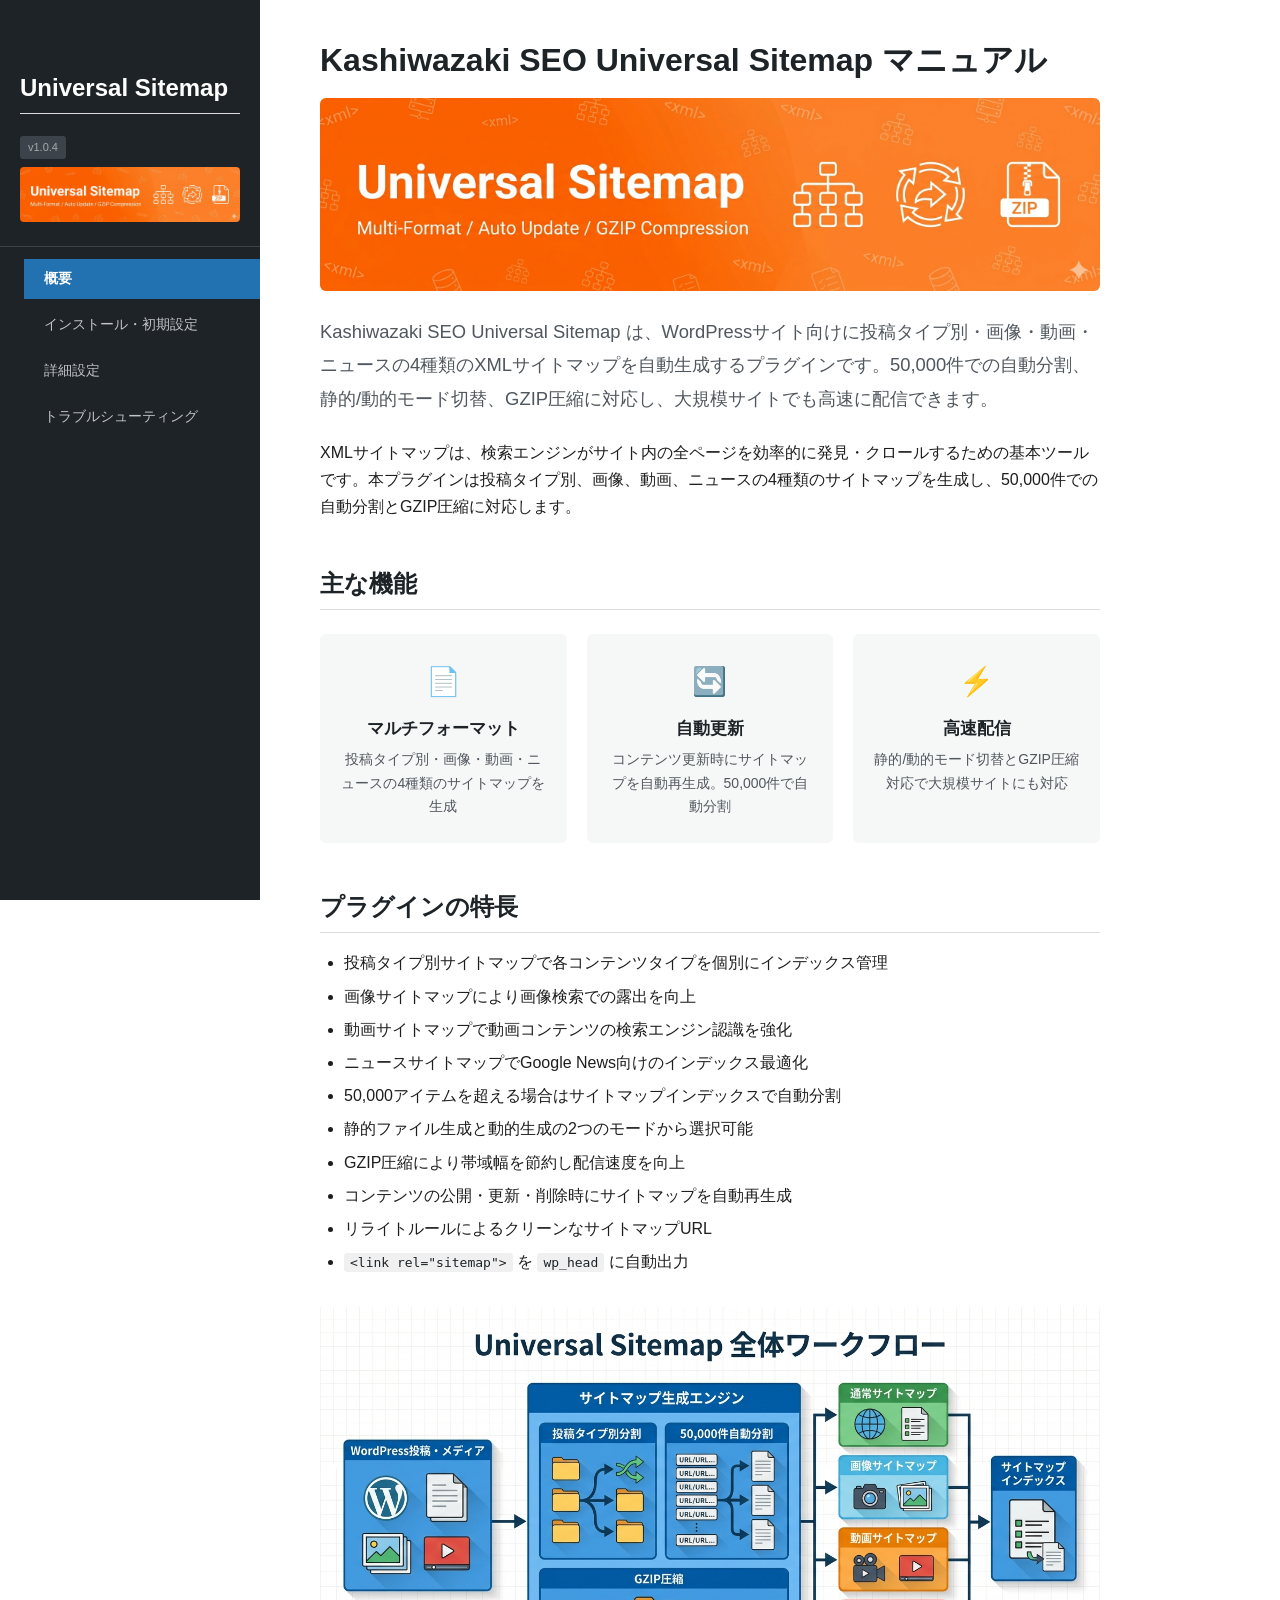
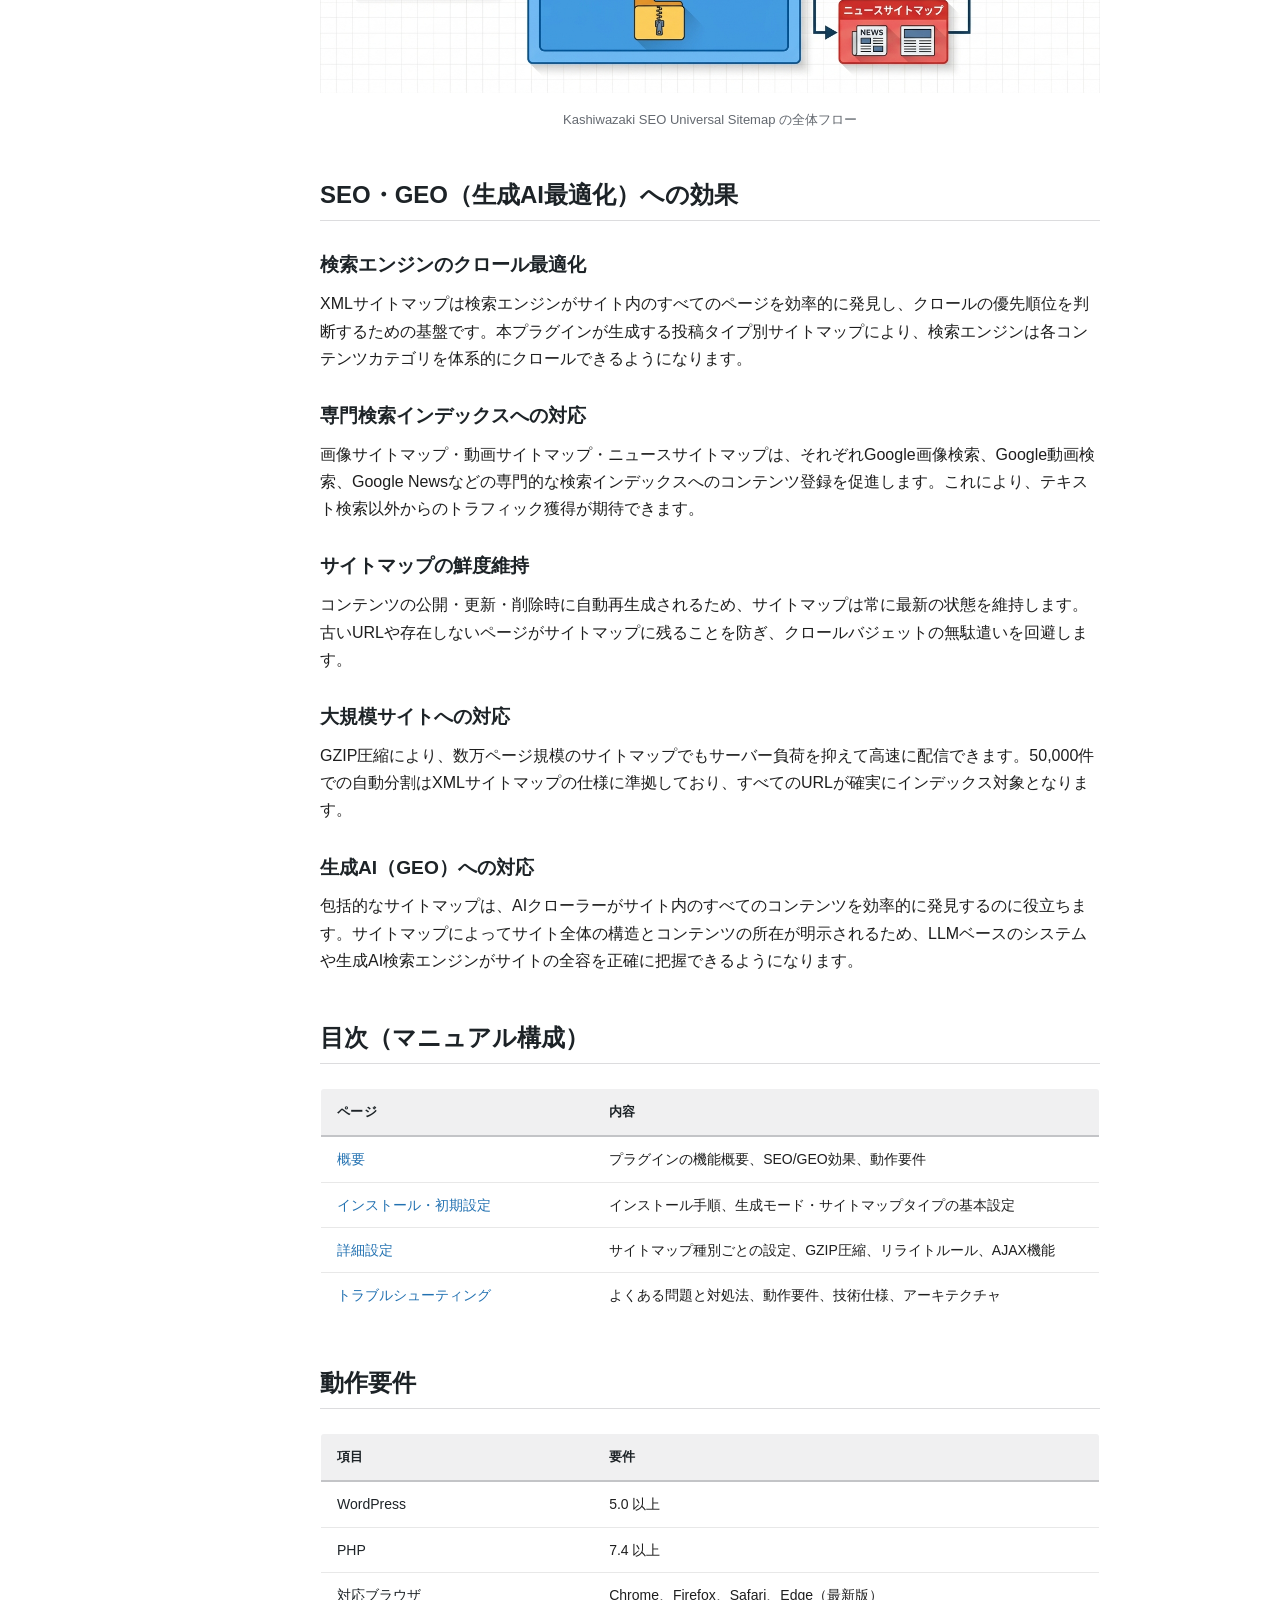
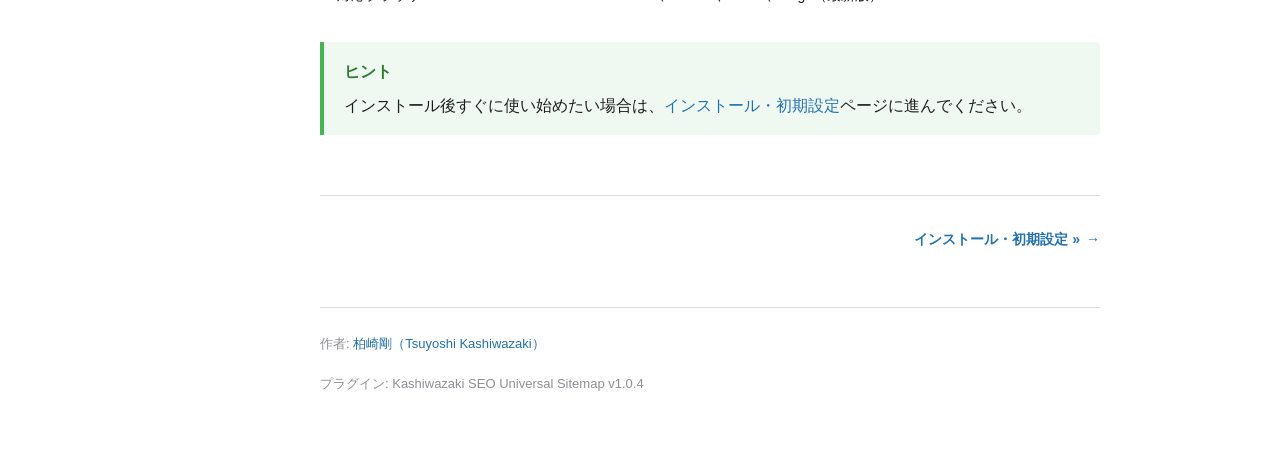
==== docs/index.html @ adeaeb5a "Add HTML manual under docs/ Co-Authored-By: Claude Opus 4.6 (1M context) <noreply@anthropic.com>" ====
<!DOCTYPE html>
<html lang="ja">
<head>
    <meta charset="UTF-8">
    <meta name="viewport" content="width=device-width, initial-scale=1.0">
    <title>概要 - Kashiwazaki SEO Universal Sitemap マニュアル</title>
    <link rel="stylesheet" href="css/style.css?v=1">
</head>
<body>
<button class="hamburger-btn" aria-label="メニュー">&#9776;</button>

<nav class="sidebar">
    <div class="sidebar-header">
        <h2 style="color:#fff;">Universal Sitemap</h2>
        <span class="version">v1.0.4</span>
        <img src="images/main-visual.png" alt="" style="width:100%;border-radius:4px;margin-top:8px;">
    </div>
    <ul>
        <li class="active"><a href="index.html">概要</a></li>
        <li><a href="setup.html">インストール・初期設定</a></li>
        <li><a href="sitemap-settings.html">詳細設定</a></li>
        <li><a href="troubleshooting.html">トラブルシューティング</a></li>
    </ul>
</nav>

<main class="content">
    <h1>Kashiwazaki SEO Universal Sitemap マニュアル</h1>
    <img src="images/main-visual.png" alt="Kashiwazaki SEO Universal Sitemap メインビジュアル" style="width:100%;border-radius:6px;margin-bottom:16px;">
    <p class="lead">Kashiwazaki SEO Universal Sitemap は、WordPressサイト向けに投稿タイプ別・画像・動画・ニュースの4種類のXMLサイトマップを自動生成するプラグインです。50,000件での自動分割、静的/動的モード切替、GZIP圧縮に対応し、大規模サイトでも高速に配信できます。</p>

    <p>XMLサイトマップは、検索エンジンがサイト内の全ページを効率的に発見・クロールするための基本ツールです。本プラグインは投稿タイプ別、画像、動画、ニュースの4種類のサイトマップを生成し、50,000件での自動分割とGZIP圧縮に対応します。</p>

    <h2>主な機能</h2>

    <div class="feature-cards">
        <div class="feature-card">
            <span class="icon">&#128196;</span>
            <h4>マルチフォーマット</h4>
            <p>投稿タイプ別・画像・動画・ニュースの4種類のサイトマップを生成</p>
        </div>
        <div class="feature-card">
            <span class="icon">&#128260;</span>
            <h4>自動更新</h4>
            <p>コンテンツ更新時にサイトマップを自動再生成。50,000件で自動分割</p>
        </div>
        <div class="feature-card">
            <span class="icon">&#9889;</span>
            <h4>高速配信</h4>
            <p>静的/動的モード切替とGZIP圧縮対応で大規模サイトにも対応</p>
        </div>
    </div>

    <h2>プラグインの特長</h2>

    <ul>
        <li>投稿タイプ別サイトマップで各コンテンツタイプを個別にインデックス管理</li>
        <li>画像サイトマップにより画像検索での露出を向上</li>
        <li>動画サイトマップで動画コンテンツの検索エンジン認識を強化</li>
        <li>ニュースサイトマップでGoogle News向けのインデックス最適化</li>
        <li>50,000アイテムを超える場合はサイトマップインデックスで自動分割</li>
        <li>静的ファイル生成と動的生成の2つのモードから選択可能</li>
        <li>GZIP圧縮により帯域幅を節約し配信速度を向上</li>
        <li>コンテンツの公開・更新・削除時にサイトマップを自動再生成</li>
        <li>リライトルールによるクリーンなサイトマップURL</li>
        <li><code>&lt;link rel="sitemap"&gt;</code> を <code>wp_head</code> に自動出力</li>
    </ul>

    <figure class="infographic">
        <img src="images/infographics/overview-flow.png" alt="プラグイン概要フロー図">
        <figcaption>Kashiwazaki SEO Universal Sitemap の全体フロー</figcaption>
    </figure>

    <h2>SEO・GEO（生成AI最適化）への効果</h2>

    <h3>検索エンジンのクロール最適化</h3>
    <p>XMLサイトマップは検索エンジンがサイト内のすべてのページを効率的に発見し、クロールの優先順位を判断するための基盤です。本プラグインが生成する投稿タイプ別サイトマップにより、検索エンジンは各コンテンツカテゴリを体系的にクロールできるようになります。</p>

    <h3>専門検索インデックスへの対応</h3>
    <p>画像サイトマップ・動画サイトマップ・ニュースサイトマップは、それぞれGoogle画像検索、Google動画検索、Google Newsなどの専門的な検索インデックスへのコンテンツ登録を促進します。これにより、テキスト検索以外からのトラフィック獲得が期待できます。</p>

    <h3>サイトマップの鮮度維持</h3>
    <p>コンテンツの公開・更新・削除時に自動再生成されるため、サイトマップは常に最新の状態を維持します。古いURLや存在しないページがサイトマップに残ることを防ぎ、クロールバジェットの無駄遣いを回避します。</p>

    <h3>大規模サイトへの対応</h3>
    <p>GZIP圧縮により、数万ページ規模のサイトマップでもサーバー負荷を抑えて高速に配信できます。50,000件での自動分割はXMLサイトマップの仕様に準拠しており、すべてのURLが確実にインデックス対象となります。</p>

    <h3>生成AI（GEO）への対応</h3>
    <p>包括的なサイトマップは、AIクローラーがサイト内のすべてのコンテンツを効率的に発見するのに役立ちます。サイトマップによってサイト全体の構造とコンテンツの所在が明示されるため、LLMベースのシステムや生成AI検索エンジンがサイトの全容を正確に把握できるようになります。</p>

    <h2>目次（マニュアル構成）</h2>

    <table>
        <thead>
            <tr>
                <th style="width:35%;">ページ</th>
                <th>内容</th>
            </tr>
        </thead>
        <tbody>
            <tr>
                <td><a href="index.html">概要</a></td>
                <td>プラグインの機能概要、SEO/GEO効果、動作要件</td>
            </tr>
            <tr>
                <td><a href="setup.html">インストール・初期設定</a></td>
                <td>インストール手順、生成モード・サイトマップタイプの基本設定</td>
            </tr>
            <tr>
                <td><a href="sitemap-settings.html">詳細設定</a></td>
                <td>サイトマップ種別ごとの設定、GZIP圧縮、リライトルール、AJAX機能</td>
            </tr>
            <tr>
                <td><a href="troubleshooting.html">トラブルシューティング</a></td>
                <td>よくある問題と対処法、動作要件、技術仕様、アーキテクチャ</td>
            </tr>
        </tbody>
    </table>

    <h2>動作要件</h2>

    <table>
        <thead>
            <tr>
                <th style="width:35%;">項目</th>
                <th>要件</th>
            </tr>
        </thead>
        <tbody>
            <tr>
                <td>WordPress</td>
                <td>5.0 以上</td>
            </tr>
            <tr>
                <td>PHP</td>
                <td>7.4 以上</td>
            </tr>
            <tr>
                <td>対応ブラウザ</td>
                <td>Chrome、Firefox、Safari、Edge（最新版）</td>
            </tr>
        </tbody>
    </table>

    <div class="callout callout-tip">
        <div class="callout-title">ヒント</div>
        <p>インストール後すぐに使い始めたい場合は、<a href="setup.html">インストール・初期設定</a>ページに進んでください。</p>
    </div>

    <nav class="page-nav">
        <span></span>
        <a href="setup.html" class="next">インストール・初期設定 &raquo;</a>
    </nav>

    <footer class="manual-footer">
        <p>作者: <a href="https://www.tsuyoshikashiwazaki.jp/profile/" target="_blank" rel="noopener">柏崎剛（Tsuyoshi Kashiwazaki）</a></p>
        <p>プラグイン: Kashiwazaki SEO Universal Sitemap v1.0.4</p>
    </footer>
</main>

<div class="lightbox"></div>
<script src="js/manual.js?v=1"></script>
</body>
</html>
---- docs/css/style.css ----
/* ========================================
   WordPress Plugin Manual - Common Stylesheet
   ======================================== */

/* ========================================
   1. Base / Reset
   ======================================== */

*,
*::before,
*::after {
    margin: 0;
    padding: 0;
    box-sizing: border-box;
}

html {
    font-size: 16px;
    scroll-behavior: smooth;
}

body {
    font-family: -apple-system, BlinkMacSystemFont, "Segoe UI", Roboto, Oxygen,
        Ubuntu, Cantarell, "Fira Sans", "Droid Sans", "Helvetica Neue", Arial,
        sans-serif;
    color: #1e1e1e;
    background: #fff;
    line-height: 1.7;
}

img {
    max-width: 100%;
    height: auto;
}

a {
    color: #2271b1;
    text-decoration: none;
}

a:hover {
    color: #135e96;
    text-decoration: underline;
}

/* ========================================
   2. Sidebar
   ======================================== */

.sidebar {
    position: fixed;
    top: 0;
    left: 0;
    width: 260px;
    height: 100vh;
    background: #1d2327;
    color: #fff;
    overflow-y: auto;
    z-index: 100;
    padding-bottom: 40px;
}

.sidebar-header {
    padding: 24px 20px 16px;
    border-bottom: 1px solid #3c434a;
}

.sidebar-header h1 {
    font-size: 15px;
    font-weight: 600;
    line-height: 1.4;
    color: #fff;
}

.sidebar-header .version {
    display: inline-block;
    margin-top: 6px;
    font-size: 11px;
    color: #a7aaad;
    background: #3c434a;
    padding: 2px 8px;
    border-radius: 3px;
}

.sidebar ul {
    list-style: none;
    padding: 12px 0;
}

.sidebar ul li a {
    display: block;
    padding: 8px 20px;
    color: #c3c4c7;
    font-size: 14px;
    transition: background 0.15s, color 0.15s;
}

.sidebar ul li a:hover {
    background: #2c3338;
    color: #fff;
    text-decoration: none;
}

.sidebar ul li.active a {
    background: #2271b1;
    color: #fff;
    font-weight: 600;
}

.sidebar ul li.section-label {
    padding: 18px 20px 4px;
    font-size: 11px;
    font-weight: 700;
    text-transform: uppercase;
    letter-spacing: 0.06em;
    color: #8c8f94;
}

/* ========================================
   3. Main Content
   ======================================== */

.content {
    margin-left: 260px;
    max-width: 900px;
    padding: 40px 60px;
}

/* ========================================
   4. Typography
   ======================================== */

h1, h2, h3, h4, h5, h6 {
    color: #1d2327;
    font-weight: 600;
    line-height: 1.3;
}

h1 {
    font-size: 2rem;
    margin-bottom: 16px;
}

h2 {
    font-size: 1.5rem;
    margin-top: 48px;
    margin-bottom: 16px;
    padding-bottom: 10px;
    border-bottom: 1px solid #dcdcde;
}

h3 {
    font-size: 1.2rem;
    margin-top: 32px;
    margin-bottom: 12px;
}

h4 {
    font-size: 1.05rem;
    margin-top: 24px;
    margin-bottom: 8px;
}

p {
    margin-bottom: 16px;
}

.lead {
    font-size: 1.15rem;
    color: #50575e;
    line-height: 1.8;
    margin-bottom: 24px;
}

/* ========================================
   5. Steps
   ======================================== */

.step {
    display: flex;
    gap: 16px;
    margin-bottom: 24px;
    align-items: flex-start;
}

.step-number {
    flex-shrink: 0;
    width: 36px;
    height: 36px;
    background: #2271b1;
    color: #fff;
    border-radius: 50%;
    display: flex;
    align-items: center;
    justify-content: center;
    font-size: 16px;
    font-weight: 700;
    line-height: 1;
}

.step-content {
    flex: 1;
    padding-top: 4px;
}

.step-content p:last-child {
    margin-bottom: 0;
}

/* ========================================
   6. Callout Boxes
   ======================================== */

.callout {
    padding: 16px 20px;
    margin: 24px 0;
    border-left: 4px solid;
    border-radius: 0 4px 4px 0;
}

.callout-title {
    font-weight: 700;
    margin-bottom: 6px;
}

.callout p:last-child {
    margin-bottom: 0;
}

.callout-tip {
    border-left-color: #46b450;
    background: #f0f9f1;
}

.callout-tip .callout-title {
    color: #2e7d32;
}

.callout-warning {
    border-left-color: #ffb900;
    background: #fef8e7;
}

.callout-warning .callout-title {
    color: #8b6914;
}

.callout-note {
    border-left-color: #2271b1;
    background: #edf5fa;
}

.callout-note .callout-title {
    color: #2271b1;
}

/* ========================================
   7. Screenshots
   ======================================== */

.screenshot {
    margin: 24px 0;
    text-align: center;
}

.screenshot img {
    max-width: 100%;
    border: 1px solid #dcdcde;
    border-radius: 6px;
    cursor: zoom-in;
}

.screenshot figcaption,
.screenshot .caption {
    font-size: 13px;
    color: #646970;
    margin-top: 8px;
    font-style: italic;
}

/* ========================================
   8. Infographic Images
   ======================================== */

.infographic {
    margin: 32px 0;
    text-align: center;
}

.infographic img {
    max-width: 100%;
    display: inline-block;
}

.infographic figcaption,
.infographic .caption {
    font-size: 13px;
    color: #646970;
    margin-top: 8px;
}

/* ========================================
   9. Feature Cards
   ======================================== */

.feature-cards {
    display: grid;
    grid-template-columns: repeat(3, 1fr);
    gap: 20px;
    margin: 24px 0;
}

.feature-card {
    background: #f6f7f7;
    border-radius: 6px;
    padding: 24px 20px;
    text-align: center;
}

.feature-card h4 {
    margin-top: 0;
    margin-bottom: 8px;
}

.feature-card p {
    font-size: 14px;
    color: #50575e;
    margin-bottom: 0;
}

.feature-card .icon {
    font-size: 28px;
    margin-bottom: 12px;
    display: block;
}

/* ========================================
   10. Tables (widefat style)
   ======================================== */

table,
table.widefat {
    width: 100%;
    border-collapse: collapse;
    margin: 24px 0;
    font-size: 14px;
    border: 1px solid #dcdcde;
    border-radius: 4px;
    overflow: hidden;
}

table thead th,
table.widefat thead th {
    background: #f0f0f1;
    text-align: left;
    padding: 12px 16px;
    font-weight: 600;
    font-size: 13px;
    color: #1d2327;
    border-bottom: 2px solid #c3c4c7;
    letter-spacing: 0.02em;
}

table tbody td,
table.widefat tbody td {
    padding: 11px 16px;
    border-bottom: 1px solid #e8e8e8;
    vertical-align: top;
    line-height: 1.6;
}

table tbody tr:hover,
table.widefat tbody tr:hover {
    background: #f6f7f7;
}

table tbody tr:last-child td,
table.widefat tbody tr:last-child td {
    border-bottom: none;
}

table tbody td:first-child {
    font-weight: 500;
    color: #1d2327;
}

/* ========================================
   11. HTTP Status Color Coding
   ======================================== */

.http-2xx {
    color: #00a32a;
    font-weight: 600;
}

.http-3xx {
    color: #2271b1;
    font-weight: 600;
}

.http-4xx {
    color: #dba617;
    font-weight: 600;
}

.http-5xx {
    color: #d63638;
    font-weight: 600;
}

/* ========================================
   12. Status Badges
   ======================================== */

.status-badge {
    display: inline-block;
    padding: 2px 10px;
    border-radius: 12px;
    font-size: 12px;
    font-weight: 600;
    line-height: 1.6;
    white-space: nowrap;
}

.status-ok {
    background: #edfaef;
    color: #00a32a;
}

.status-warning {
    background: #fef8e7;
    color: #996800;
}

.status-error {
    background: #fcf0f1;
    color: #d63638;
}

/* ========================================
   13. Lightbox Overlay
   ======================================== */

.lightbox {
    display: none;
    position: fixed;
    inset: 0;
    z-index: 9999;
    background: rgba(0, 0, 0, 0.85);
    align-items: center;
    justify-content: center;
    cursor: zoom-out;
}

.lightbox.active {
    display: flex;
}

.lightbox img {
    max-width: 90vw;
    max-height: 90vh;
    border-radius: 4px;
    box-shadow: 0 4px 30px rgba(0, 0, 0, 0.4);
}

.lightbox-close {
    position: absolute;
    top: 20px;
    right: 28px;
    background: none;
    border: none;
    color: #fff;
    font-size: 36px;
    cursor: pointer;
    line-height: 1;
    opacity: 0.8;
    transition: opacity 0.15s;
}

.lightbox-close:hover {
    opacity: 1;
}

/* ========================================
   14. Page Navigation
   ======================================== */

.page-nav {
    display: flex;
    justify-content: space-between;
    margin-top: 60px;
    padding-top: 24px;
    border-top: 1px solid #dcdcde;
}

.page-nav a {
    display: inline-flex;
    align-items: center;
    gap: 6px;
    font-size: 14px;
    font-weight: 600;
    color: #2271b1;
    padding: 8px 0;
}

.page-nav a:hover {
    color: #135e96;
    text-decoration: none;
}

.page-nav .prev::before {
    content: "\2190";
}

.page-nav .next::after {
    content: "\2192";
}

/* ========================================
   15. Manual Footer
   ======================================== */

.manual-footer {
    margin-top: 48px;
    padding: 24px 0 0;
    border-top: 1px solid #dcdcde;
    font-size: 13px;
    color: #8c8f94;
    line-height: 1.8;
}

.manual-footer a {
    color: #2271b1;
}

.manual-footer a:hover {
    color: #135e96;
}

/* ========================================
   16. Code Blocks
   ======================================== */

code {
    background: #f0f0f1;
    padding: 2px 6px;
    border-radius: 3px;
    font-size: 13px;
    font-family: Menlo, Consolas, "DejaVu Sans Mono", monospace;
    color: #1d2327;
}

pre {
    background: #2c3338;
    color: #e4e6e8;
    padding: 20px 24px;
    border-radius: 6px;
    overflow-x: auto;
    margin: 24px 0;
    font-size: 13px;
    line-height: 1.6;
}

pre code {
    background: none;
    padding: 0;
    border-radius: 0;
    color: inherit;
    font-size: inherit;
}

/* ========================================
   17. Lists
   ======================================== */

ul, ol {
    margin: 0 0 16px 24px;
}

li {
    margin-bottom: 6px;
}

/* ========================================
   18. Hamburger Menu Button
   ======================================== */

.hamburger-btn {
    display: none;
    position: fixed;
    top: 12px;
    left: 12px;
    z-index: 200;
    background: #1d2327;
    border: none;
    color: #fff;
    width: 40px;
    height: 40px;
    border-radius: 4px;
    cursor: pointer;
    font-size: 22px;
    align-items: center;
    justify-content: center;
    line-height: 1;
}

/* ========================================
   19. Responsive (max-width: 768px)
   ======================================== */

@media (max-width: 768px) {
    .sidebar {
        transform: translateX(-100%);
        transition: transform 0.25s ease;
    }

    .sidebar.open {
        transform: translateX(0);
    }

    .content {
        margin-left: 0;
        padding: 60px 20px 40px;
    }

    .hamburger-btn {
        display: flex;
    }

    .feature-cards {
        grid-template-columns: 1fr;
    }

    .page-nav {
        flex-direction: column;
        gap: 12px;
    }

    table.widefat {
        font-size: 13px;
    }

    table.widefat thead th,
    table.widefat tbody td {
        padding: 8px 10px;
    }

    h1 {
        font-size: 1.6rem;
    }

    h2 {
        font-size: 1.3rem;
    }
}
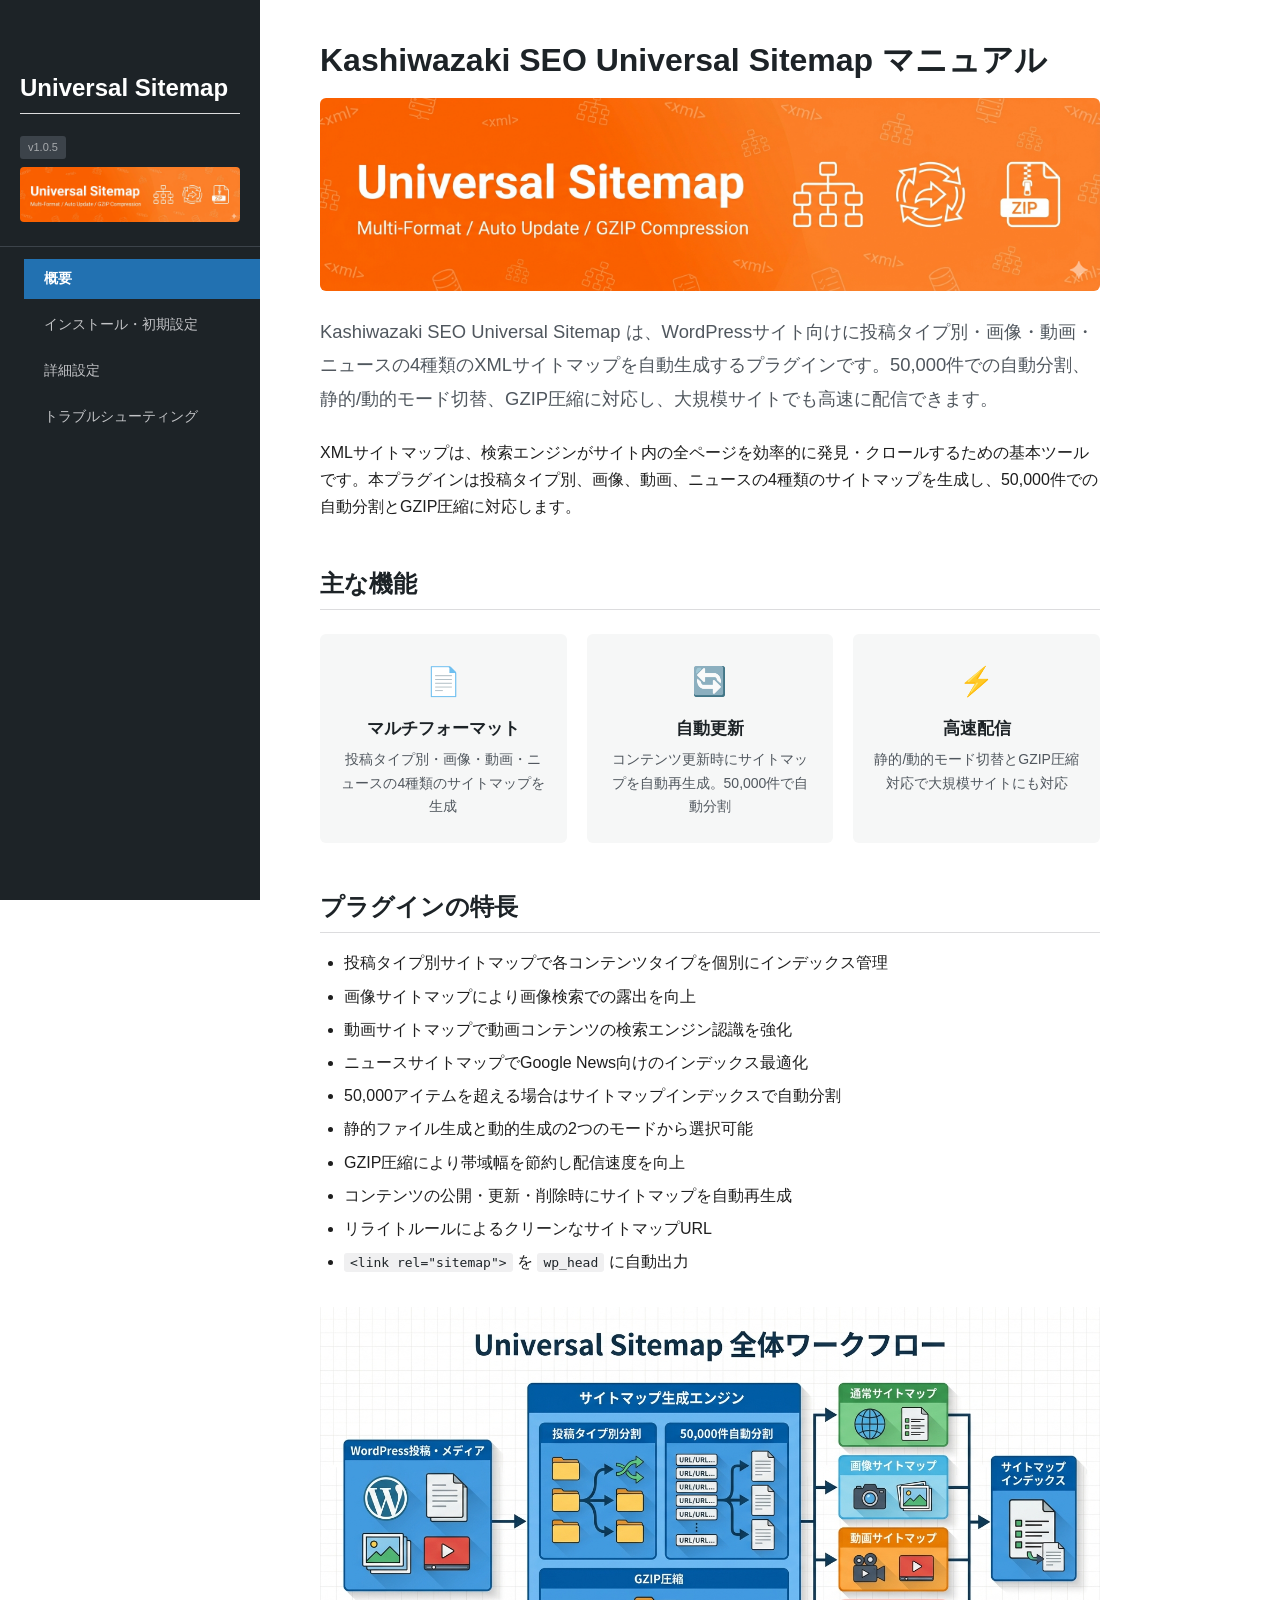
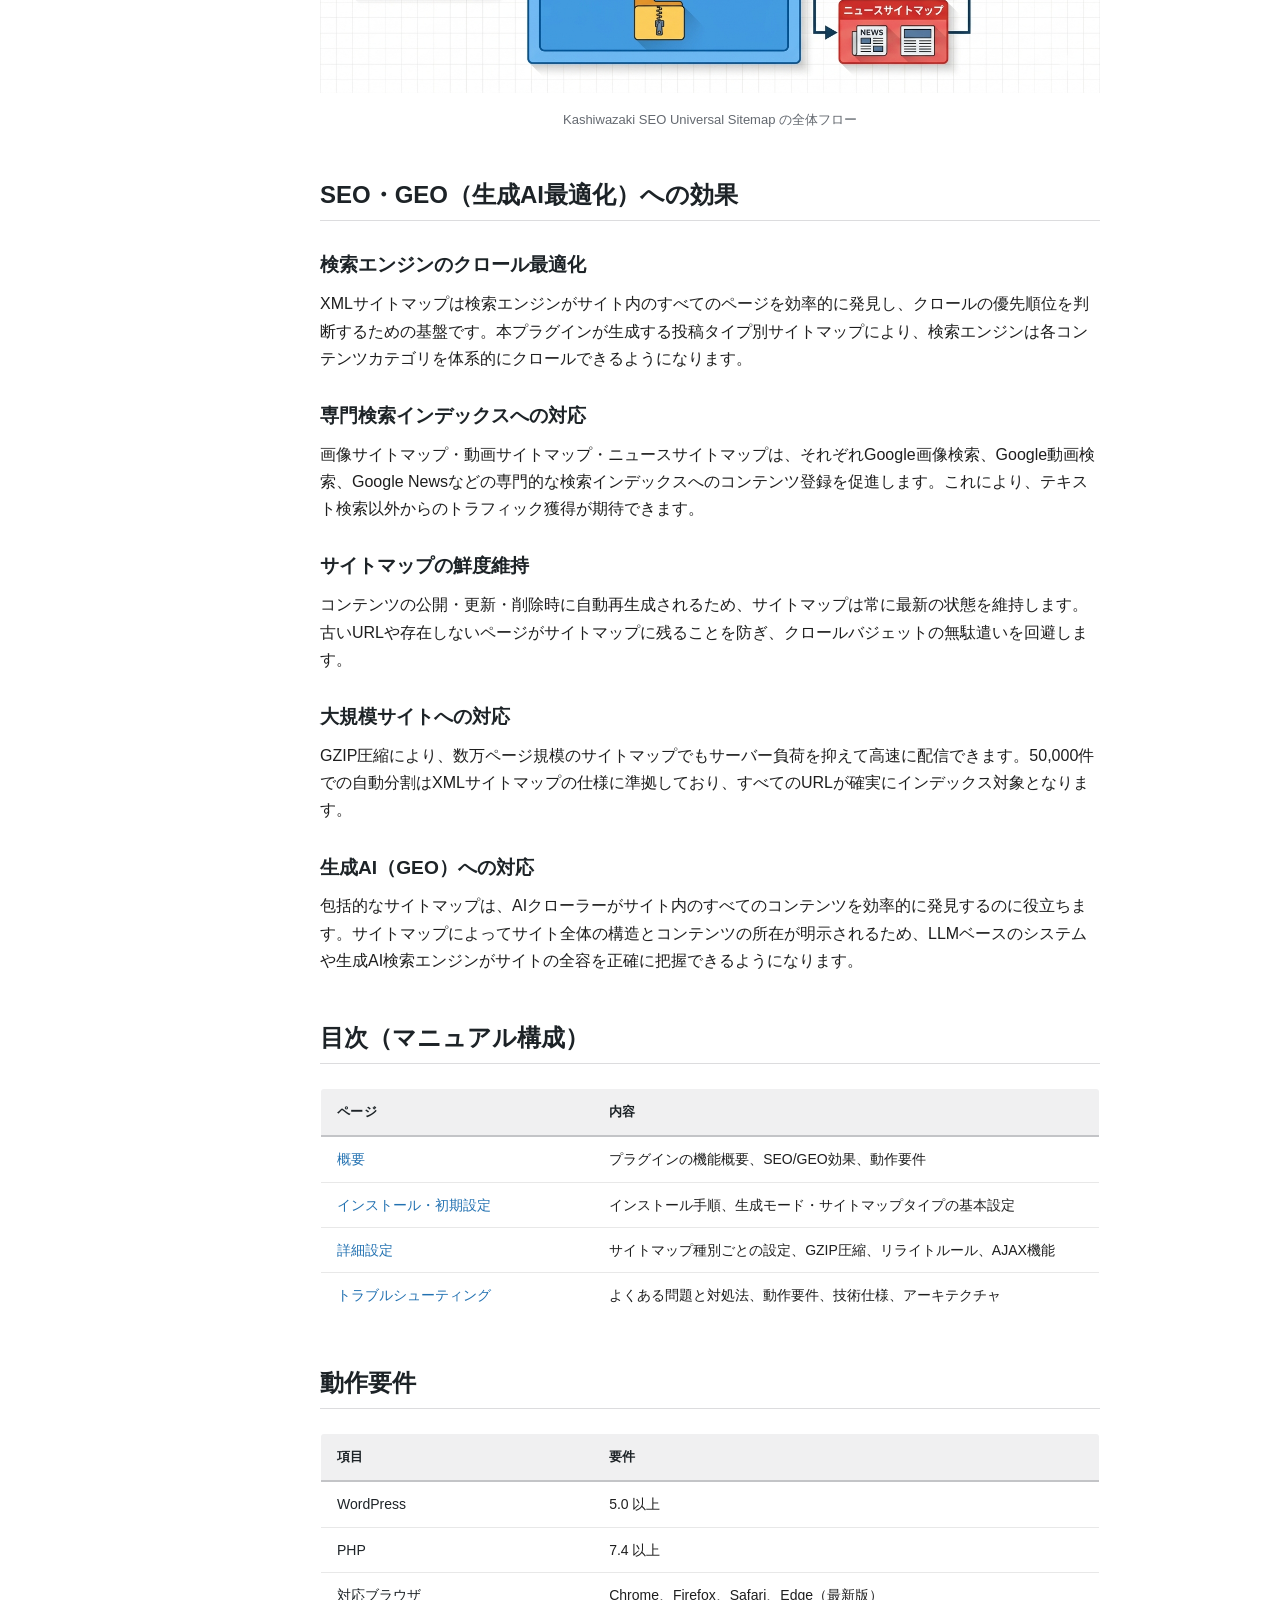
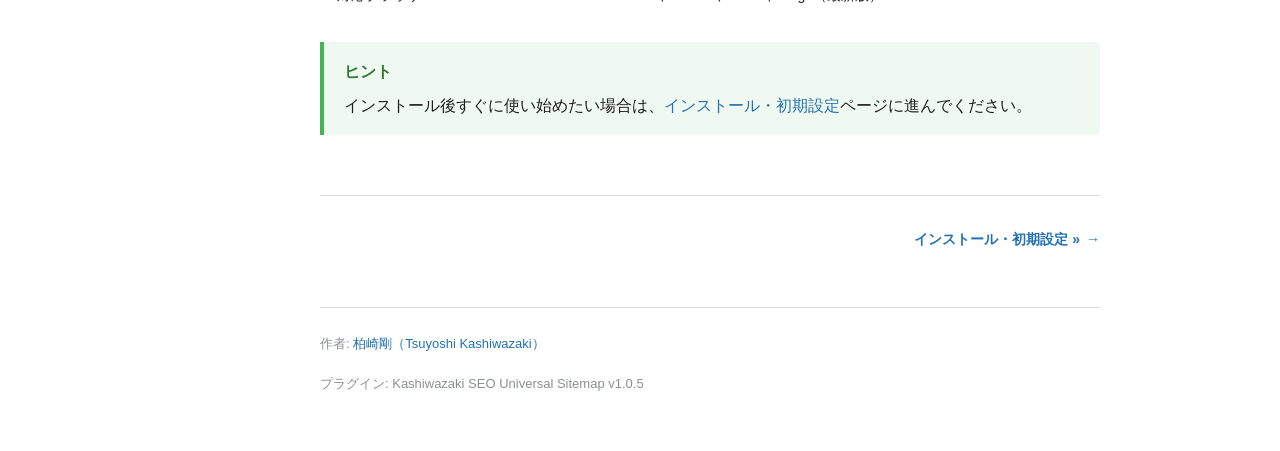
==== commit 465f2302: "Update to v1.0.5 - インデックスサイトマップの lastmod のタイムゾーン誤りを修正 - Googleニュースサイトマップを公開から2日以内の記事に限定 - 静的生成モードで非公" ====
--- a/docs/index.html
+++ b/docs/index.html
@@ -12,7 +12,7 @@
 <nav class="sidebar">
     <div class="sidebar-header">
         <h2 style="color:#fff;">Universal Sitemap</h2>
-        <span class="version">v1.0.4</span>
+        <span class="version">v1.0.5</span>
         <img src="images/main-visual.png" alt="" style="width:100%;border-radius:4px;margin-top:8px;">
     </div>
     <ul>
@@ -153,7 +153,7 @@
 
     <footer class="manual-footer">
         <p>作者: <a href="https://www.tsuyoshikashiwazaki.jp/profile/" target="_blank" rel="noopener">柏崎剛（Tsuyoshi Kashiwazaki）</a></p>
-        <p>プラグイン: Kashiwazaki SEO Universal Sitemap v1.0.4</p>
+        <p>プラグイン: Kashiwazaki SEO Universal Sitemap v1.0.5</p>
     </footer>
 </main>
 
